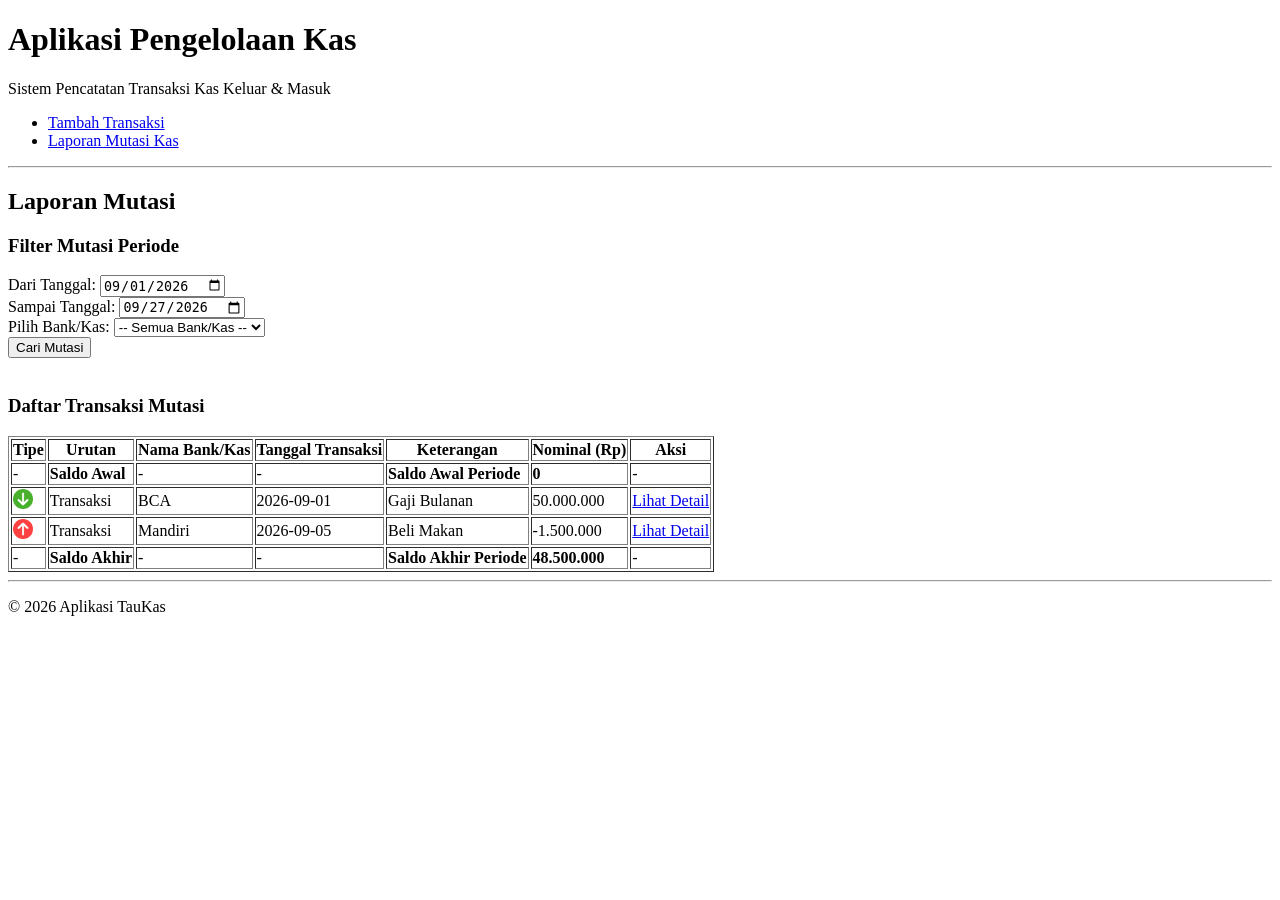
==== index.html @ df3681fa "membuat struktur HTML tugas Minggu ke-2" ====
<!DOCTYPE html>
<html lang="id">
<head>
    <meta charset="UTF-8">
    <meta name="viewport" content="width=device-width, initial-scale=1.0">
    <title>TauKas</title>
</head>
<body>

    <header>
        <h1>Aplikasi Pengelolaan Kas</h1>
        <p>Sistem Pencatatan Transaksi Kas Keluar & Masuk</p>
        <nav>
            <ul>
                <li><a href="tambah.html">Tambah Transaksi</a></li>
                <li><a href="index.html">Laporan Mutasi Kas</a></li>
            </ul>
        </nav>
    </header>

    <hr>

    <main>
        <article>
            <h2>Laporan Mutasi</h2>

            <section>
                <h3>Filter Mutasi Periode</h3>
                <form action="index.html" method="GET">
                    <div>
                        <label for="tanggal_mulai">Dari Tanggal:</label>
                        <input type="date" id="tanggal_mulai" name="tanggal_mulai" value="2026-09-01">
                    </div>
                    <div>
                        <label for="tanggal_selesai">Sampai Tanggal:</label>
                        <input type="date" id="tanggal_selesai" name="tanggal_selesai" value="2026-09-27">
                    </div>
                    <div>
                        <label for="pilih_bank">Pilih Bank/Kas:</label>
                        <select id="pilih_bank" name="pilih_bank">
                            <option value="semua">-- Semua Bank/Kas --</option>
                            <option value="bca">BCA</option>
                            <option value="mandiri">Mandiri</option>
                        </select>
                    </div>
                    <button type="submit">Cari Mutasi</button>
                </form>
            </section>

            <br>
            <section>
                <h3>Daftar Transaksi Mutasi</h3>
                <table border="1">
                    <thead>
                        <tr>
                            <th>Tipe</th>
                            <th>Urutan</th>
                            <th>Nama Bank/Kas</th>
                            <th>Tanggal Transaksi</th>
                            <th>Keterangan</th>
                            <th>Nominal (Rp)</th>
                            <th>Aksi</th>
                        </tr>
                    </thead>
                    <tbody>
                        <tr>
                            <td>-</td>
                            <td><strong>Saldo Awal</strong></td>
                            <td>-</td>
                            <td>-</td>
                            <td><strong>Saldo Awal Periode</strong></td>
                            <td><strong>0</strong></td>
                            <td>-</td>
                        </tr>
                        <tr>
                            <td><img src="assets/pemasukan.png" alt="Ikon Transaksi Kas Masuk" width="20"></td>
                            <td>Transaksi</td>
                            <td>BCA</td>
                            <td>2026-09-01</td>
                            <td>Gaji Bulanan</td>
                            <td>50.000.000</td>
                            <td><a href="detail.html?id=1">Lihat Detail</a></td>
                        </tr>
                        <tr>
                            <td><img src="assets/pengeluaran.png" alt="Ikon Transaksi Kas Keluar" width="20"></td>
                            <td>Transaksi</td>
                            <td>Mandiri</td>
                            <td>2026-09-05</td>
                            <td>Beli Makan</td>
                            <td>-1.500.000</td>
                            <td><a href="detail.html?id=2">Lihat Detail</a></td>
                        </tr>
                        <tr>
                            <td>-</td>
                            <td><strong>Saldo Akhir</strong></td>
                            <td>-</td>
                            <td>-</td>
                            <td><strong>Saldo Akhir Periode</strong></td>
                            <td><strong>48.500.000</strong></td>
                            <td>-</td>
                        </tr>
                    </tbody>
                </table>
            </section>
        </article>
    </main>

    <hr>

    <footer>
        <p>&copy; 2026 Aplikasi TauKas</p>
    </footer>

</body>
</html>
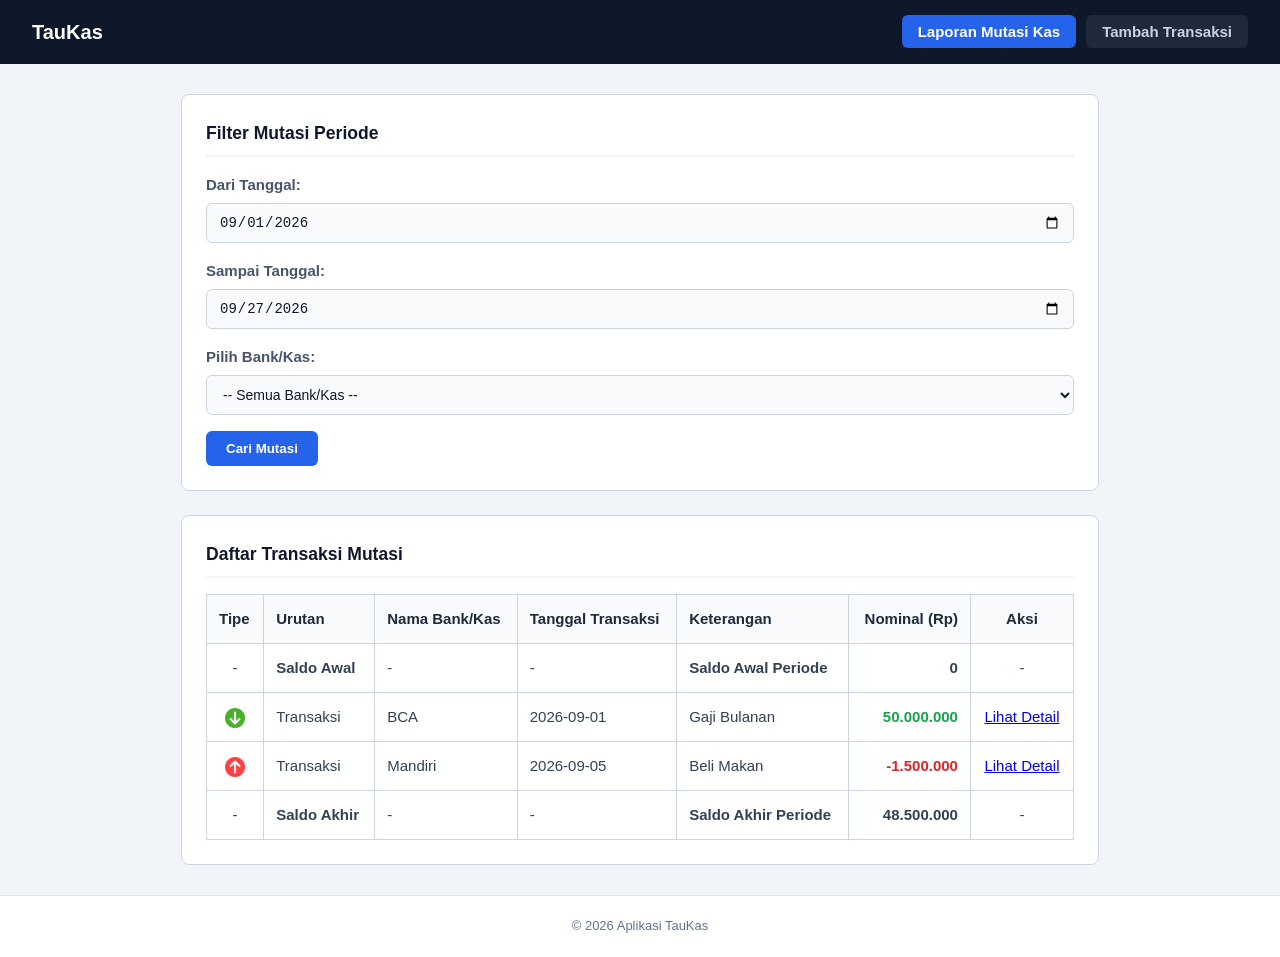
==== commit 1f349420: "update struktur HTML dan menambahkan CSS" ====
--- a/index.html
+++ b/index.html
@@ -3,54 +3,50 @@
 <head>
     <meta charset="UTF-8">
     <meta name="viewport" content="width=device-width, initial-scale=1.0">
-    <title>TauKas</title>
+    <title>TauKas - Laporan Mutasi</title>
+    <link rel="stylesheet" href="style.css">
 </head>
 <body>
 
-    <header>
-        <h1>Aplikasi Pengelolaan Kas</h1>
-        <p>Sistem Pencatatan Transaksi Kas Keluar & Masuk</p>
+    <header class="navbar">
+        <div class="logo">TauKas</div>
         <nav>
             <ul>
+                <li><a href="index.html" class="active">Laporan Mutasi Kas</a></li>
                 <li><a href="tambah.html">Tambah Transaksi</a></li>
-                <li><a href="index.html">Laporan Mutasi Kas</a></li>
             </ul>
         </nav>
     </header>
 
-    <hr>
+    <main class="container">
+        
+        <div class="card">
+            <h3>Filter Mutasi Periode</h3>
+            <form action="index.html" method="GET">
+                <div class="form-group">
+                    <label for="tanggal_mulai">Dari Tanggal:</label>
+                    <input type="date" id="tanggal_mulai" name="tanggal_mulai" value="2026-09-01">
+                </div>
+                <div class="form-group">
+                    <label for="tanggal_selesai">Sampai Tanggal:</label>
+                    <input type="date" id="tanggal_selesai" name="tanggal_selesai" value="2026-09-27">
+                </div>
+                <div class="form-group">
+                    <label for="pilih_bank">Pilih Bank/Kas:</label>
+                    <select id="pilih_bank" name="pilih_bank">
+                        <option value="semua">-- Semua Bank/Kas --</option>
+                        <option value="bca">BCA</option>
+                        <option value="mandiri">Mandiri</option>
+                    </select>
+                </div>
+                <button type="submit" class="btn-primary">Cari Mutasi</button>
+            </form>
+        </div>
 
-    <main>
-        <article>
-            <h2>Laporan Mutasi</h2>
-
-            <section>
-                <h3>Filter Mutasi Periode</h3>
-                <form action="index.html" method="GET">
-                    <div>
-                        <label for="tanggal_mulai">Dari Tanggal:</label>
-                        <input type="date" id="tanggal_mulai" name="tanggal_mulai" value="2026-09-01">
-                    </div>
-                    <div>
-                        <label for="tanggal_selesai">Sampai Tanggal:</label>
-                        <input type="date" id="tanggal_selesai" name="tanggal_selesai" value="2026-09-27">
-                    </div>
-                    <div>
-                        <label for="pilih_bank">Pilih Bank/Kas:</label>
-                        <select id="pilih_bank" name="pilih_bank">
-                            <option value="semua">-- Semua Bank/Kas --</option>
-                            <option value="bca">BCA</option>
-                            <option value="mandiri">Mandiri</option>
-                        </select>
-                    </div>
-                    <button type="submit">Cari Mutasi</button>
-                </form>
-            </section>
-
-            <br>
-            <section>
-                <h3>Daftar Transaksi Mutasi</h3>
-                <table border="1">
+        <div class="card">
+            <h3>Daftar Transaksi Mutasi</h3>
+            <div class="table-responsive">
+                <table>
                     <thead>
                         <tr>
                             <th>Tipe</th>
@@ -58,54 +54,53 @@
                             <th>Nama Bank/Kas</th>
                             <th>Tanggal Transaksi</th>
                             <th>Keterangan</th>
-                            <th>Nominal (Rp)</th>
-                            <th>Aksi</th>
+                            <th class="text-right">Nominal (Rp)</th>
+                            <th class="text-center">Aksi</th>
                         </tr>
                     </thead>
                     <tbody>
                         <tr>
-                            <td>-</td>
+                            <td class="text-center">-</td>
                             <td><strong>Saldo Awal</strong></td>
                             <td>-</td>
                             <td>-</td>
                             <td><strong>Saldo Awal Periode</strong></td>
-                            <td><strong>0</strong></td>
-                            <td>-</td>
+                            <td class="text-right"><strong>0</strong></td>
+                            <td class="text-center">-</td>
                         </tr>
                         <tr>
-                            <td><img src="assets/pemasukan.png" alt="Ikon Transaksi Kas Masuk" width="20"></td>
+                            <td class="text-center"><img src="assets/pemasukan.png" alt="Kas Masuk" class="icon-kategori"></td>
                             <td>Transaksi</td>
                             <td>BCA</td>
                             <td>2026-09-01</td>
                             <td>Gaji Bulanan</td>
-                            <td>50.000.000</td>
-                            <td><a href="detail.html?id=1">Lihat Detail</a></td>
+                            <td class="text-right pemasukan">50.000.000</td>
+                            <td class="text-center"><a href="detail.html?id=1">Lihat Detail</a></td>
                         </tr>
                         <tr>
-                            <td><img src="assets/pengeluaran.png" alt="Ikon Transaksi Kas Keluar" width="20"></td>
+                            <td class="text-center"><img src="assets/pengeluaran.png" alt="Kas Keluar" class="icon-kategori"></td>
                             <td>Transaksi</td>
                             <td>Mandiri</td>
                             <td>2026-09-05</td>
                             <td>Beli Makan</td>
-                            <td>-1.500.000</td>
-                            <td><a href="detail.html?id=2">Lihat Detail</a></td>
+                            <td class="text-right pengeluaran">-1.500.000</td>
+                            <td class="text-center"><a href="detail.html?id=2">Lihat Detail</a></td>
                         </tr>
                         <tr>
-                            <td>-</td>
+                            <td class="text-center">-</td>
                             <td><strong>Saldo Akhir</strong></td>
                             <td>-</td>
                             <td>-</td>
                             <td><strong>Saldo Akhir Periode</strong></td>
-                            <td><strong>48.500.000</strong></td>
-                            <td>-</td>
+                            <td class="text-right"><strong>48.500.000</strong></td>
+                            <td class="text-center">-</td>
                         </tr>
                     </tbody>
                 </table>
-            </section>
-        </article>
+            </div>
+        </div>
+
     </main>
-
-    <hr>
 
     <footer>
         <p>&copy; 2026 Aplikasi TauKas</p>
--- a/style.css
+++ b/style.css
@@ -0,0 +1,237 @@
+/* RESET & GLOBAL STYLES */
+* {
+  box-sizing: border-box;
+  margin: 0;
+  padding: 0;
+}
+
+body {
+  font-family: Arial, Helvetica, sans-serif;
+  font-size: 15px;
+  line-height: 1.6;
+  color: #334155;
+  background-color: #f1f5f9;
+}
+
+/* NAVBAR HEADER */
+.navbar {
+  background-color: #0f172a;
+  padding: 16px 32px;
+  display: flex;
+  justify-content: space-between;
+  align-items: center;
+}
+
+.navbar .logo {
+  font-size: 20px;
+  font-weight: bold;
+  color: #ffffff;
+}
+
+.navbar nav ul {
+  list-style: none;
+  display: flex;
+  gap: 10px;
+}
+
+.navbar nav ul li a {
+  text-decoration: none;
+  color: #cbd5e1;
+  font-weight: bold;
+  padding: 8px 16px;
+  border-radius: 6px;
+  background-color: #1e293b;
+}
+
+.navbar nav ul li a:hover,
+.navbar nav ul li a.active {
+  background-color: #2563eb;
+  color: #ffffff;
+}
+
+/* CONTAINER & CARD BOX */
+.container {
+  max-width: 950px;
+  margin: 30px auto;
+  padding: 0 16px;
+}
+
+.card {
+  background-color: #ffffff;
+  border: 1px solid #cbd5e1;
+  border-radius: 8px;
+  padding: 24px;
+  margin-bottom: 24px;
+}
+
+.card h2, .card h3 {
+  color: #0f172a;
+  margin-bottom: 16px;
+  padding-bottom: 8px;
+  border-bottom: 2px solid #f1f5f9;
+}
+
+/* FORM ELEMENTS */
+.form-group {
+  margin-bottom: 16px;
+}
+
+.form-group label {
+  display: block;
+  font-weight: bold;
+  color: #475569;
+  margin-bottom: 6px;
+}
+
+.form-group input,
+.form-group select,
+.form-group textarea {
+  width: 100%;
+  padding: 10px 12px;
+  border: 1px solid #cbd5e1;
+  border-radius: 6px;
+  font-size: 14px;
+  background-color: #f8fafc;
+  color: #0f172a;
+}
+
+.form-group input:focus,
+.form-group select:focus,
+.form-group textarea:focus {
+  background-color: #ffffff;
+  border-color: #2563eb;
+  outline: none;
+}
+
+/* RADIO BUTTON GROUP */
+.radio-group {
+  display: flex;
+  gap: 20px;
+  margin-top: 6px;
+}
+
+.radio-option {
+  display: flex;
+  align-items: center;
+  gap: 8px;
+  font-weight: normal;
+  cursor: pointer;
+}
+
+.radio-option input {
+  width: auto;
+}
+
+/* BUTTONS */
+.btn-primary {
+  background-color: #2563eb;
+  color: #ffffff;
+  padding: 10px 20px;
+  border: none;
+  border-radius: 6px;
+  font-weight: bold;
+  cursor: pointer;
+}
+
+.btn-primary:hover {
+  background-color: #1d4ed8;
+}
+
+/* TABEL MUTASI */
+.table-responsive {
+  width: 100%;
+  overflow-x: auto;
+}
+
+table {
+  width: 100%;
+  border-collapse: collapse;
+  background-color: #ffffff;
+  border: 1px solid #cbd5e1;
+}
+
+th {
+  background-color: #f8fafc;
+  color: #1e293b;
+  font-weight: bold;
+  padding: 12px;
+  border: 1px solid #cbd5e1;
+  text-align: left;
+}
+
+td {
+  padding: 12px;
+  border: 1px solid #cbd5e1;
+  color: #334155;
+}
+
+tr:hover {
+  background-color: #f1f5f9;
+}
+
+.text-center { text-align: center; }
+.text-right { text-align: right; }
+
+.pemasukan {
+  color: #16a34a;
+  font-weight: bold;
+}
+
+.pengeluaran {
+  color: #dc2626;
+  font-weight: bold;
+}
+
+.icon-kategori {
+  width: 20px;
+  height: 20px;
+  vertical-align: middle;
+}
+
+/* FOOTER */
+footer {
+  text-align: center;
+  padding: 20px;
+  font-size: 13px;
+  color: #64748b;
+  background-color: #ffffff;
+  border-top: 1px solid #e2e8f0;
+}
+
+/* RESPONSIVE DESIGN */
+@media (max-width: 600px) {
+  .navbar {
+    flex-direction: column;
+    align-items: center;
+    gap: 16px;
+    padding: 16px;
+  }
+
+  .navbar nav {
+    width: 100%;
+  }
+
+  .navbar nav ul {
+    flex-direction: column;
+    align-items: center;
+    width: 100%;
+    gap: 8px;
+  }
+
+  .navbar nav ul li {
+    width: 100%;
+    max-width: 280px;
+  }
+
+  .navbar nav ul li a {
+    display: block;
+    width: 100%;
+    text-align: center;
+    padding: 10px 16px;
+  }
+
+  .radio-group {
+    flex-direction: column;
+    gap: 10px;
+  }
+}
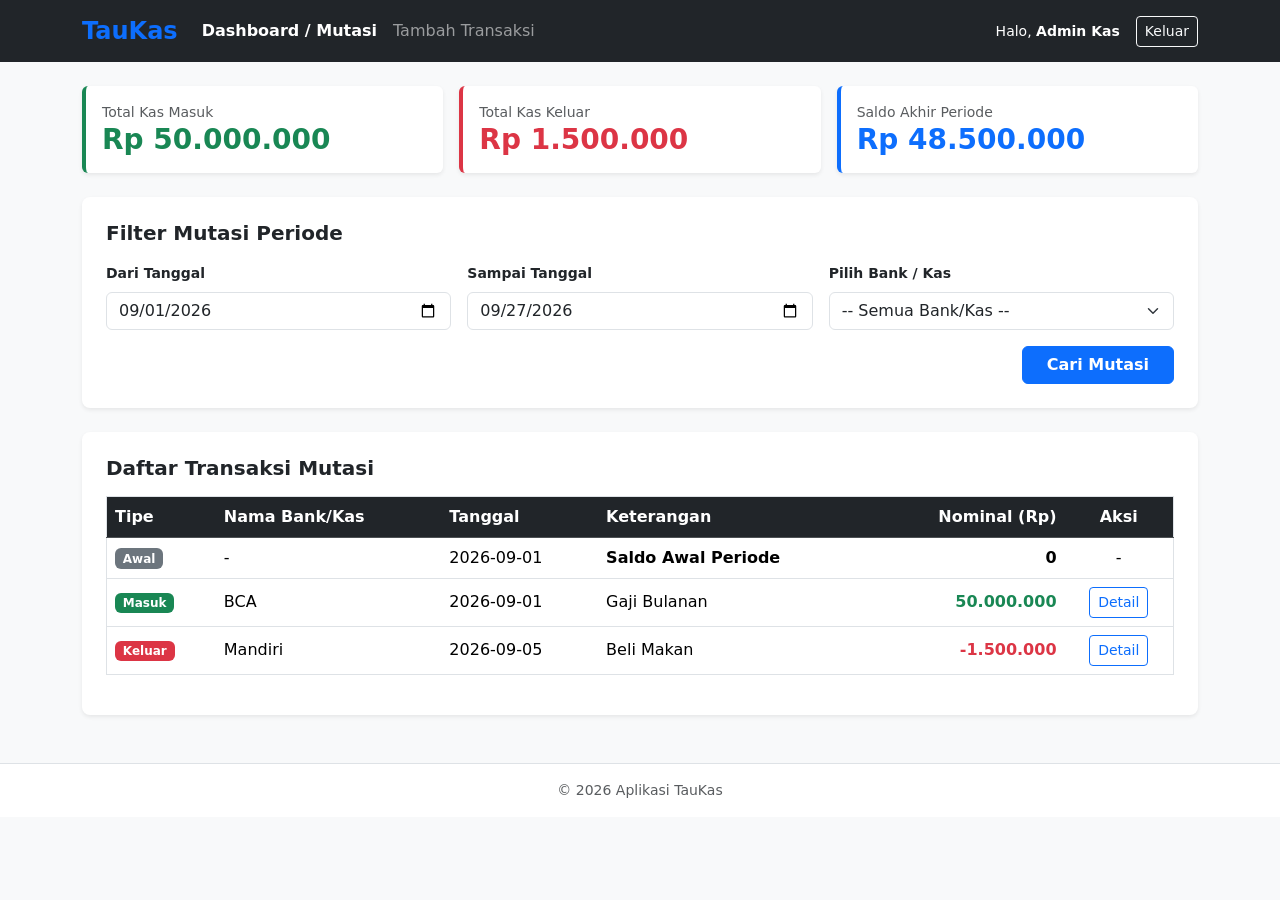
==== commit ade7f608: "Membuat halaman Login dan update tampilan halaman lain menggunakan Framework Bootsrap" ====
--- a/index.html
+++ b/index.html
@@ -3,108 +3,136 @@
 <head>
     <meta charset="UTF-8">
     <meta name="viewport" content="width=device-width, initial-scale=1.0">
-    <title>TauKas - Laporan Mutasi</title>
-    <link rel="stylesheet" href="style.css">
+    <title>TauKas - Dashboard & Laporan Mutasi</title>
+    <link href="https://cdn.jsdelivr.net/npm/bootstrap@5.3.0/dist/css/bootstrap.min.css" rel="stylesheet">
 </head>
-<body>
+<body class="bg-light">
 
-    <header class="navbar">
-        <div class="logo">TauKas</div>
-        <nav>
-            <ul>
-                <li><a href="index.html" class="active">Laporan Mutasi Kas</a></li>
-                <li><a href="tambah.html">Tambah Transaksi</a></li>
-            </ul>
-        </nav>
-    </header>
+    <nav class="navbar navbar-expand-lg navbar-dark bg-dark sticky-top">
+        <div class="container">
+            <a class="navbar-brand fw-bold text-primary fs-4" href="index.html">TauKas</a>
+            <button class="navbar-toggler" type="button" data-bs-toggle="collapse" data-bs-target="#navbarNav">
+                <span class="navbar-toggler-icon"></span>
+            </button>
+            <div class="collapse navbar-collapse" id="navbarNav">
+                <ul class="navbar-nav me-auto mb-2 mb-lg-0">
+                    <li class="nav-item">
+                        <a class="nav-link active fw-semibold" href="index.html">Dashboard / Mutasi</a>
+                    </li>
+                    <li class="nav-item">
+                        <a class="nav-link" href="tambah.html">Tambah Transaksi</a>
+                    </li>
+                </ul>
+                <div class="d-flex align-items-center text-white gap-3">
+                    <span class="small">Halo, <strong>Admin Kas</strong></span>
+                    <a href="login.html" class="btn btn-outline-light btn-sm">Keluar</a>
+                </div>
+            </div>
+        </div>
+    </nav>
 
-    <main class="container">
+    <div class="container my-4">
         
-        <div class="card">
-            <h3>Filter Mutasi Periode</h3>
-            <form action="index.html" method="GET">
-                <div class="form-group">
-                    <label for="tanggal_mulai">Dari Tanggal:</label>
-                    <input type="date" id="tanggal_mulai" name="tanggal_mulai" value="2026-09-01">
+        <div class="row g-3 mb-4">
+            <div class="col-md-4">
+                <div class="card border-0 shadow-sm p-3 border-start border-4 border-success">
+                    <span class="text-muted small">Total Kas Masuk</span>
+                    <h3 class="fw-bold text-success mb-0">Rp 50.000.000</h3>
                 </div>
-                <div class="form-group">
-                    <label for="tanggal_selesai">Sampai Tanggal:</label>
-                    <input type="date" id="tanggal_selesai" name="tanggal_selesai" value="2026-09-27">
+            </div>
+            <div class="col-md-4">
+                <div class="card border-0 shadow-sm p-3 border-start border-4 border-danger">
+                    <span class="text-muted small">Total Kas Keluar</span>
+                    <h3 class="fw-bold text-danger mb-0">Rp 1.500.000</h3>
                 </div>
-                <div class="form-group">
-                    <label for="pilih_bank">Pilih Bank/Kas:</label>
-                    <select id="pilih_bank" name="pilih_bank">
+            </div>
+            <div class="col-md-4">
+                <div class="card border-0 shadow-sm p-3 border-start border-4 border-primary">
+                    <span class="text-muted small">Saldo Akhir Periode</span>
+                    <h3 class="fw-bold text-primary mb-0">Rp 48.500.000</h3>
+                </div>
+            </div>
+        </div>
+
+        <div class="card border-0 shadow-sm rounded-3 p-4 mb-4">
+            <h5 class="card-title fw-bold text-dark mb-3">Filter Mutasi Periode</h5>
+            <form class="row g-3" action="index.html" method="GET">
+                <div class="col-md-4">
+                    <label for="tanggal_mulai" class="form-label small fw-semibold">Dari Tanggal</label>
+                    <input type="date" class="form-control" id="tanggal_mulai" value="2026-09-01">
+                </div>
+                <div class="col-md-4">
+                    <label for="tanggal_selesai" class="form-label small fw-semibold">Sampai Tanggal</label>
+                    <input type="date" class="form-control" id="tanggal_selesai" value="2026-09-27">
+                </div>
+                <div class="col-md-4">
+                    <label for="pilih_bank" class="form-label small fw-semibold">Pilih Bank / Kas</label>
+                    <select class="form-select" id="pilih_bank">
                         <option value="semua">-- Semua Bank/Kas --</option>
                         <option value="bca">BCA</option>
                         <option value="mandiri">Mandiri</option>
                     </select>
                 </div>
-                <button type="submit" class="btn-primary">Cari Mutasi</button>
+                <div class="col-12 text-end">
+                    <button type="submit" class="btn btn-primary px-4 fw-bold">Cari Mutasi</button>
+                </div>
             </form>
         </div>
 
-        <div class="card">
-            <h3>Daftar Transaksi Mutasi</h3>
+        <div class="card border-0 shadow-sm rounded-3 p-4">
+            <h5 class="card-title fw-bold text-dark mb-3">Daftar Transaksi Mutasi</h5>
             <div class="table-responsive">
-                <table>
-                    <thead>
+                <table class="table table-hover align-middle border">
+                    <thead class="table-dark">
                         <tr>
                             <th>Tipe</th>
-                            <th>Urutan</th>
                             <th>Nama Bank/Kas</th>
-                            <th>Tanggal Transaksi</th>
+                            <th>Tanggal</th>
                             <th>Keterangan</th>
-                            <th class="text-right">Nominal (Rp)</th>
+                            <th class="text-end">Nominal (Rp)</th>
                             <th class="text-center">Aksi</th>
                         </tr>
                     </thead>
                     <tbody>
                         <tr>
-                            <td class="text-center">-</td>
-                            <td><strong>Saldo Awal</strong></td>
+                            <td><span class="badge bg-secondary">Awal</span></td>
                             <td>-</td>
-                            <td>-</td>
+                            <td>2026-09-01</td>
                             <td><strong>Saldo Awal Periode</strong></td>
-                            <td class="text-right"><strong>0</strong></td>
+                            <td class="text-end fw-bold">0</td>
                             <td class="text-center">-</td>
                         </tr>
                         <tr>
-                            <td class="text-center"><img src="assets/pemasukan.png" alt="Kas Masuk" class="icon-kategori"></td>
-                            <td>Transaksi</td>
+                            <td><span class="badge bg-success">Masuk</span></td>
                             <td>BCA</td>
                             <td>2026-09-01</td>
                             <td>Gaji Bulanan</td>
-                            <td class="text-right pemasukan">50.000.000</td>
-                            <td class="text-center"><a href="detail.html?id=1">Lihat Detail</a></td>
+                            <td class="text-end fw-bold text-success">50.000.000</td>
+                            <td class="text-center">
+                                <a href="detail.html?id=1" class="btn btn-sm btn-outline-primary">Detail</a>
+                            </td>
                         </tr>
                         <tr>
-                            <td class="text-center"><img src="assets/pengeluaran.png" alt="Kas Keluar" class="icon-kategori"></td>
-                            <td>Transaksi</td>
+                            <td><span class="badge bg-danger">Keluar</span></td>
                             <td>Mandiri</td>
                             <td>2026-09-05</td>
                             <td>Beli Makan</td>
-                            <td class="text-right pengeluaran">-1.500.000</td>
-                            <td class="text-center"><a href="detail.html?id=2">Lihat Detail</a></td>
-                        </tr>
-                        <tr>
-                            <td class="text-center">-</td>
-                            <td><strong>Saldo Akhir</strong></td>
-                            <td>-</td>
-                            <td>-</td>
-                            <td><strong>Saldo Akhir Periode</strong></td>
-                            <td class="text-right"><strong>48.500.000</strong></td>
-                            <td class="text-center">-</td>
+                            <td class="text-end fw-bold text-danger">-1.500.000</td>
+                            <td class="text-center">
+                                <a href="detail.html?id=2" class="btn btn-sm btn-outline-primary">Detail</a>
+                            </td>
                         </tr>
                     </tbody>
                 </table>
             </div>
         </div>
 
-    </main>
+    </div>
 
-    <footer>
-        <p>&copy; 2026 Aplikasi TauKas</p>
+    <footer class="bg-white text-center py-3 border-top mt-5">
+        <p class="text-muted small mb-0">&copy; 2026 Aplikasi TauKas</p>
     </footer>
 
+    <script src="https://cdn.jsdelivr.net/npm/bootstrap@5.3.0/dist/js/bootstrap.bundle.min.js"></script>
 </body>
 </html>
